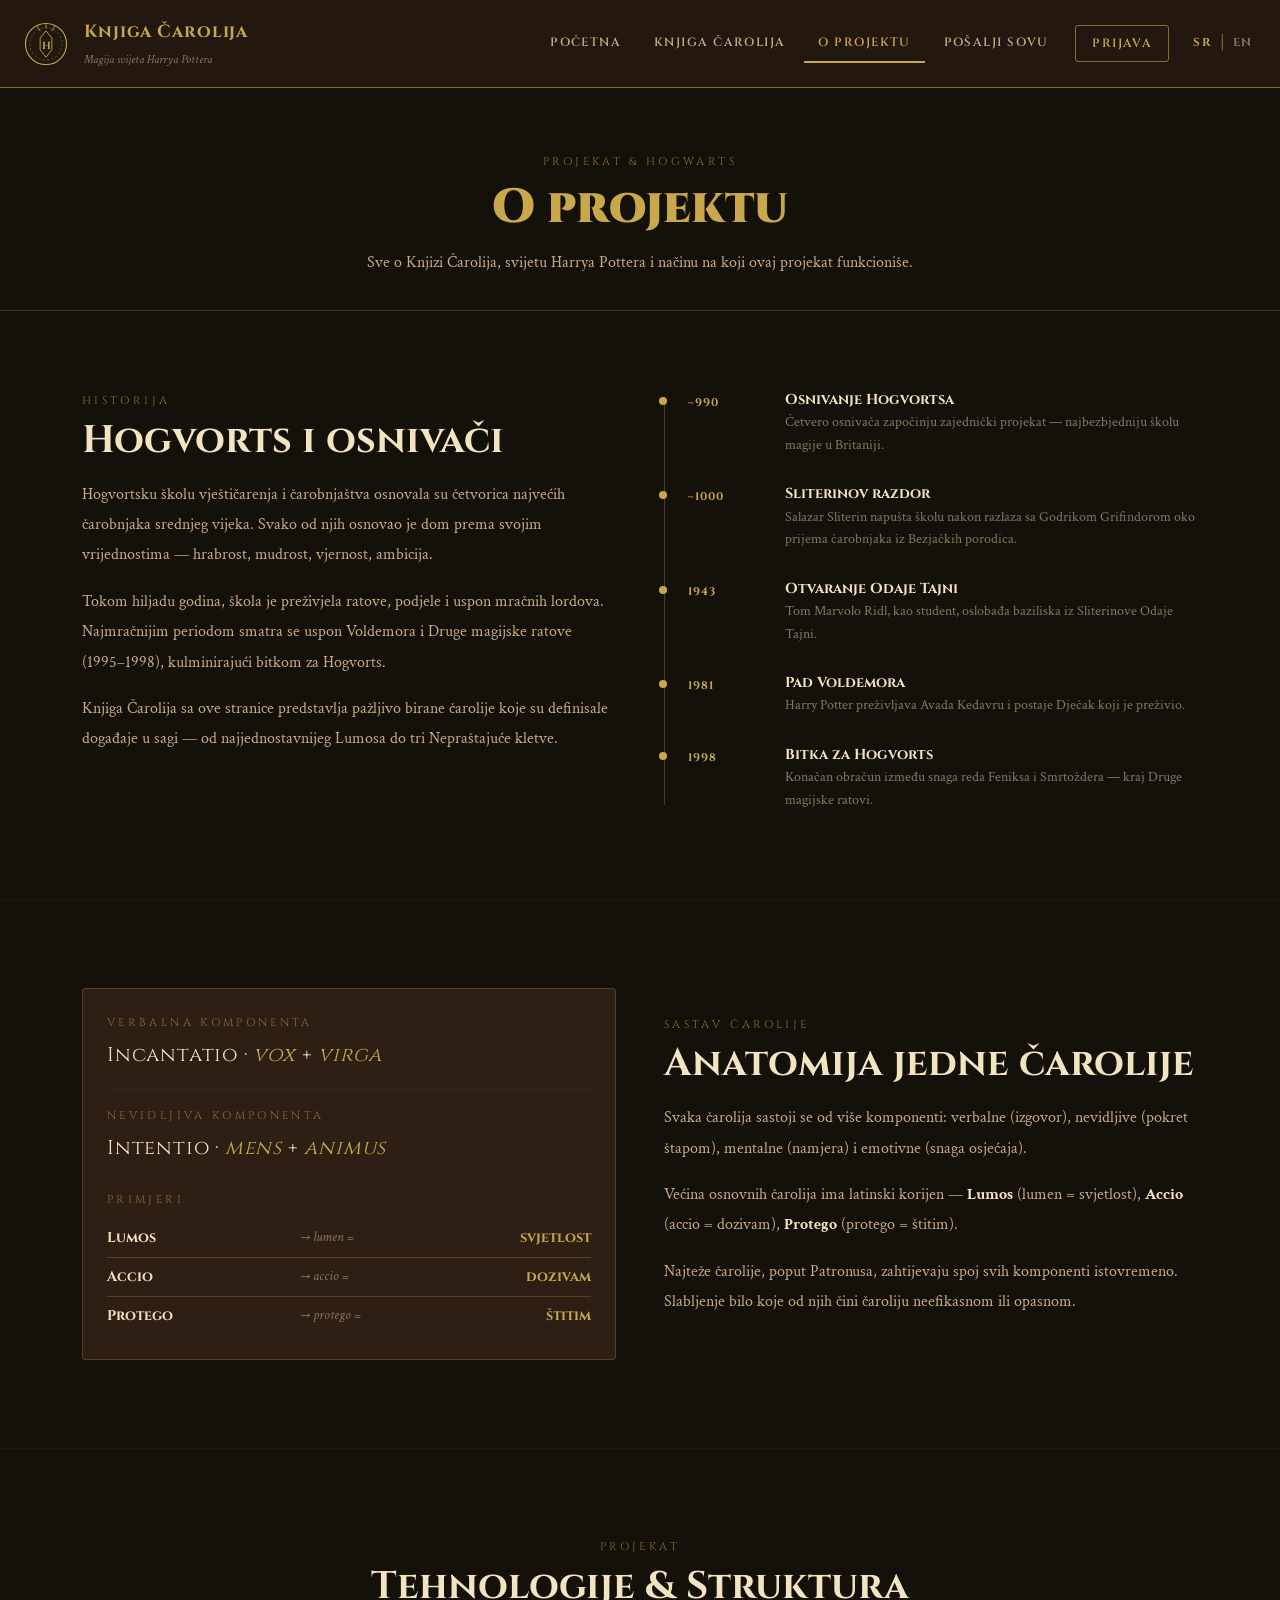
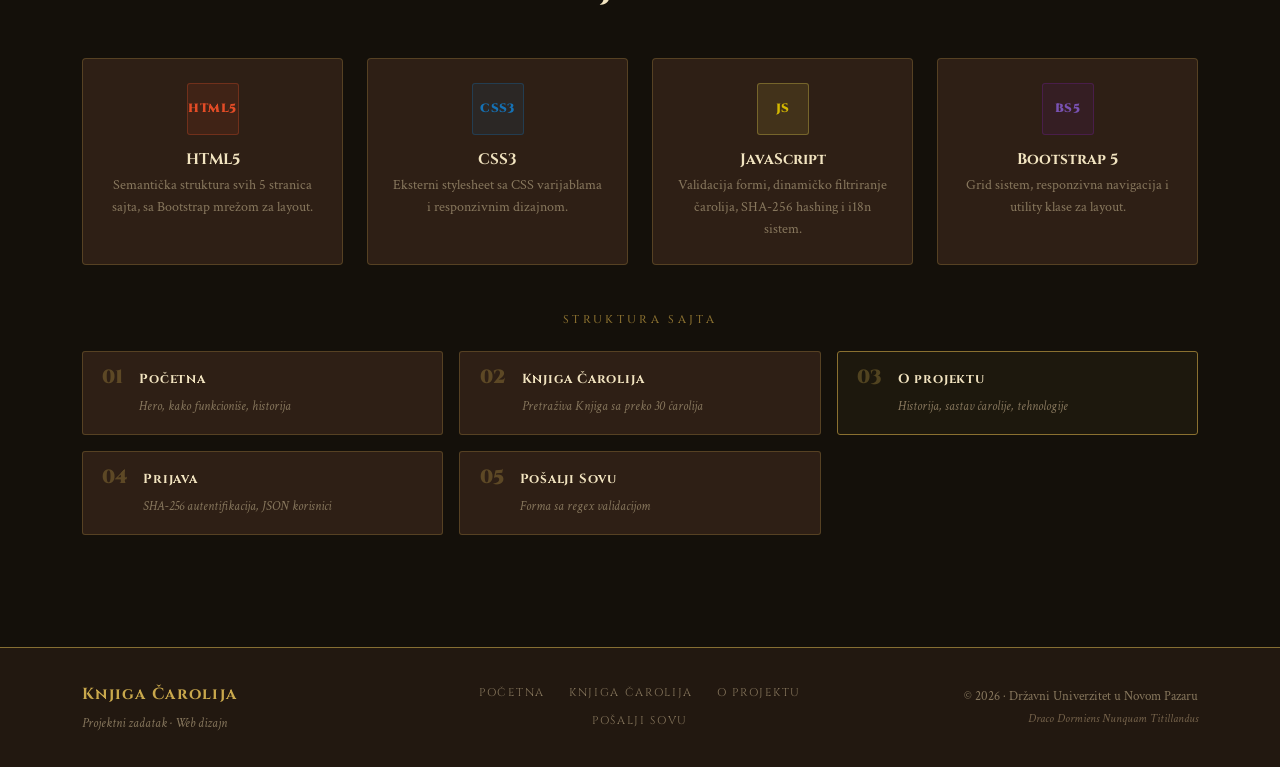
==== about.html @ c7ea2d34 "Initial commit: Harry Potter Spell Book static site A six-page bilingual (SR/EN) Harry Potter themed" ====
<!DOCTYPE html>
<html lang="sr">

<head>
    <meta charset="UTF-8">
    <meta name="viewport" content="width=device-width, initial-scale=1.0">
    <title>O projektu | Knjiga Čarolija</title>
    <link rel="preconnect" href="https://fonts.googleapis.com">
    <link
        href="https://fonts.googleapis.com/css2?family=Cinzel:wght@400;600;700;900&family=Crimson+Text:ital,wght@0,400;0,600;1,400&display=swap"
        rel="stylesheet">
    <link rel="stylesheet" href="https://cdn.jsdelivr.net/npm/bootstrap@5.3.0/dist/css/bootstrap.min.css">
    <link rel="stylesheet" href="css/style.css">
    <link rel="stylesheet" href="css/about.css">
    <link rel="icon" type="image/svg+xml" href="favicon.svg">
</head>

<body>

    <header class="site-header">
        <nav class="navbar navbar-expand-lg container-fluid px-4">
            <a class="navbar-brand d-flex align-items-center gap-3" href="index.html">
                <div class="logo-emblem">
                    <svg viewBox="0 0 60 60" xmlns="http://www.w3.org/2000/svg">
                        <circle cx="30" cy="30" r="28" fill="none" stroke="#C9A84C" stroke-width="1.5" />
                        <circle cx="30" cy="30" r="22" fill="none" stroke="#C9A84C" stroke-width="0.5" stroke-dasharray="3,3" />
                        <path d="M 30 12 L 22 22 L 22 38 L 30 48 L 38 38 L 38 22 Z" fill="none" stroke="#C9A84C" stroke-width="1.2"/>
                        <text x="50%" y="56%" dominant-baseline="middle" text-anchor="middle" font-family="Cinzel" font-size="14" fill="#C9A84C" font-weight="700">H</text>
                        <path d="M 18 6 L 22 12 M 42 6 L 38 12 M 30 4 L 30 8" stroke="#C9A84C" stroke-width="1.2" stroke-linecap="round" />
                    </svg>
                </div>
                <div>
                    <span class="brand-main" data-i18n="brand-main">Knjiga Čarolija</span>
                    <span class="brand-sub" data-i18n="brand-sub">Magija svijeta Harrya Pottera</span>
                </div>
            </a>
            <button class="navbar-toggler" type="button" data-bs-toggle="collapse" data-bs-target="#mainNav">
                <span class="toggler-icon">☰</span>
            </button>
            <div class="collapse navbar-collapse justify-content-end" id="mainNav">
                <ul class="navbar-nav align-items-lg-center gap-1">
                    <li class="nav-item"><a class="nav-link" href="index.html" data-i18n="nav-home">Početna</a></li>
                    <li class="nav-item"><a class="nav-link" href="spellbook.html" data-i18n="nav-spells">Knjiga Čarolija</a></li>
                    <li class="nav-item"><a class="nav-link active" href="about.html" data-i18n="nav-about">O projektu</a></li>
                    <li class="nav-item"><a class="nav-link" href="contact.html" data-i18n="nav-contact">Pošalji Sovu</a></li>
                    <li class="nav-item ms-lg-2"><a class="nav-link nav-login-btn" href="login.html" data-i18n="nav-login">Prijava</a></li>
                    <li class="nav-item ms-lg-3">
                        <div class="lang-toggle">
                            <button class="lang-btn active" onclick="setLanguage('sr')" id="btn-sr">SR</button>
                            <span class="lang-divider">|</span>
                            <button class="lang-btn" onclick="setLanguage('en')" id="btn-en">EN</button>
                        </div>
                    </li>
                </ul>
            </div>
        </nav>
    </header>

    <section class="page-hero text-center">
        <div class="container">
            <p class="section-eyebrow" data-i18n="about-eyebrow">Projekat & Hogwarts</p>
            <h1 class="page-hero-title" data-i18n="about-page-title">O projektu</h1>
            <p class="page-hero-desc" data-i18n="about-page-desc">
                Sve o Knjizi Čarolija, svijetu Harrya Pottera i načinu na koji ovaj projekat funkcioniše.
            </p>
        </div>
    </section>

    <section class="py-5">
        <div class="container">
            <div class="row g-5 align-items-start">

                <div class="col-lg-6">
                    <p class="section-eyebrow" data-i18n="about-hist-eyebrow">Historija</p>
                    <h2 class="section-title mb-3" data-i18n="about-hist-title">Hogvorts i osnivači</h2>
                    <p class="body-text" data-i18n="about-hist-p1">
                        Hogvortsku školu vještičarenja i čarobnjaštva osnovala su četvorica najvećih čarobnjaka srednjeg vijeka. Svako od njih osnovao je dom prema svojim vrijednostima — hrabrost, mudrost, vjernost, ambicija.
                    </p>
                    <p class="body-text" data-i18n="about-hist-p2">
                        Tokom hiljadu godina, škola je preživjela ratove, podjele i uspon mračnih lordova. Najmračnijim periodom smatra se uspon Voldemora i Druge magijske ratove (1995–1998), kulminirajući bitkom za Hogvorts.
                    </p>
                    <p class="body-text" data-i18n="about-hist-p3">
                        Knjiga Čarolija sa ove stranice predstavlja pažljivo birane čarolije koje su definisale događaje u sagi — od najjednostavnijeg Lumosa do tri Nepraštajuće kletve.
                    </p>
                </div>

                <div class="col-lg-6">
                    <div class="timeline">

                        <div class="timeline-item">
                            <div class="timeline-year">~990</div>
                            <div class="timeline-body">
                                <h4 class="timeline-title" data-i18n="tl-1-title">Osnivanje Hogvortsa</h4>
                                <p class="timeline-desc" data-i18n="tl-1-desc">Četvero osnivača započinju zajednički projekat — najbezbjedniju školu magije u Britaniji.</p>
                            </div>
                        </div>

                        <div class="timeline-item">
                            <div class="timeline-year">~1000</div>
                            <div class="timeline-body">
                                <h4 class="timeline-title" data-i18n="tl-2-title">Sliterinov razdor</h4>
                                <p class="timeline-desc" data-i18n="tl-2-desc">Salazar Sliterin napušta školu nakon razlaza sa Godrikom Grifindorom oko prijema čarobnjaka iz Bezjačkih porodica.</p>
                            </div>
                        </div>

                        <div class="timeline-item">
                            <div class="timeline-year">1943</div>
                            <div class="timeline-body">
                                <h4 class="timeline-title" data-i18n="tl-3-title">Otvaranje Odaje Tajni</h4>
                                <p class="timeline-desc" data-i18n="tl-3-desc">Tom Marvolo Ridl, kao student, oslobađa baziliska iz Sliterinove Odaje Tajni.</p>
                            </div>
                        </div>

                        <div class="timeline-item">
                            <div class="timeline-year">1981</div>
                            <div class="timeline-body">
                                <h4 class="timeline-title" data-i18n="tl-4-title">Pad Voldemora</h4>
                                <p class="timeline-desc" data-i18n="tl-4-desc">Harry Potter preživljava Avada Kedavru i postaje Dječak koji je preživio.</p>
                            </div>
                        </div>

                        <div class="timeline-item">
                            <div class="timeline-year">1998</div>
                            <div class="timeline-body">
                                <h4 class="timeline-title" data-i18n="tl-5-title">Bitka za Hogvorts</h4>
                                <p class="timeline-desc" data-i18n="tl-5-desc">Konačan obračun između snaga reda Feniksa i Smrtoždera — kraj Druge magijske ratovi.</p>
                            </div>
                        </div>

                    </div>
                </div>
            </div>
        </div>
    </section>

    <hr class="section-divider">

    <section class="py-5">
        <div class="container">
            <div class="row g-5 align-items-center">

                <div class="col-lg-6">
                    <div class="card-dark p-4">
                        <p class="section-eyebrow mb-1" data-i18n="formula-encrypt">Verbalna komponenta</p>
                        <p class="formula-eq mb-3">Incantatio · <span class="formula-mod">vox</span> + <span class="formula-mod">virga</span></p>

                        <hr style="border-color: var(--border);">

                        <p class="section-eyebrow mb-1 mt-3" data-i18n="formula-decrypt">Nevidljiva komponenta</p>
                        <p class="formula-eq mb-4">Intentio · <span class="formula-mod">mens</span> + <span class="formula-mod">animus</span></p>

                        <p class="section-eyebrow mb-2" data-i18n="math-example-label">Primjeri</p>
                        <table class="w-100">
                            <tbody>
                                <tr class="math-row">
                                    <td class="math-orig">Lumos</td>
                                    <td class="math-op">→ lumen =</td>
                                    <td class="math-res">svjetlost</td>
                                </tr>
                                <tr class="math-row">
                                    <td class="math-orig">Accio</td>
                                    <td class="math-op">→ accio =</td>
                                    <td class="math-res">dozivam</td>
                                </tr>
                                <tr class="math-row">
                                    <td class="math-orig">Protego</td>
                                    <td class="math-op">→ protego =</td>
                                    <td class="math-res">štitim</td>
                                </tr>
                            </tbody>
                        </table>
                    </div>
                </div>

                <div class="col-lg-6">
                    <p class="section-eyebrow" data-i18n="about-math-eyebrow">Sastav čarolije</p>
                    <h2 class="section-title mb-3" data-i18n="about-math-title">Anatomija jedne čarolije</h2>
                    <p class="body-text" data-i18n="about-math-p1">
                        Svaka čarolija sastoji se od više komponenti: verbalne (izgovor), nevidljive (pokret štapom), mentalne (namjera) i emotivne (snaga osjećaja).
                    </p>
                    <p class="body-text" data-i18n="about-math-p2" data-i18n-html>
                        Većina osnovnih čarolija ima latinski korijen — <strong>Lumos</strong> (lumen = svjetlost), <strong>Accio</strong> (accio = dozivam), <strong>Protego</strong> (protego = štitim).
                    </p>
                    <p class="body-text" data-i18n="about-math-p3">
                        Najteže čarolije, poput Patronusa, zahtijevaju spoj svih komponenti istovremeno. Slabljenje bilo koje od njih čini čaroliju neefikasnom ili opasnom.
                    </p>
                </div>

            </div>
        </div>
    </section>

    <hr class="section-divider">

    <section class="py-5">
        <div class="container">
            <div class="text-center mb-5">
                <p class="section-eyebrow" data-i18n="about-tech-eyebrow">Projekat</p>
                <h2 class="section-title" data-i18n="about-tech-title">Tehnologije & Struktura</h2>
            </div>

            <div class="row g-4 mb-5">
                <div class="col-sm-6 col-lg-3">
                    <div class="card-dark text-center p-4">
                        <div class="tech-badge tech-badge--html mb-3">HTML5</div>
                        <h4 class="tech-name">HTML5</h4>
                        <p class="tech-desc" data-i18n="tech-html-desc">Semantička struktura svih 5 stranica sajta, sa Bootstrap mrežom za layout.</p>
                    </div>
                </div>
                <div class="col-sm-6 col-lg-3">
                    <div class="card-dark text-center p-4">
                        <div class="tech-badge tech-badge--css mb-3">CSS3</div>
                        <h4 class="tech-name">CSS3</h4>
                        <p class="tech-desc" data-i18n="tech-css-desc">Eksterni stylesheet sa CSS varijablama i responzivnim dizajnom.</p>
                    </div>
                </div>
                <div class="col-sm-6 col-lg-3">
                    <div class="card-dark text-center p-4">
                        <div class="tech-badge tech-badge--js mb-3">JS</div>
                        <h4 class="tech-name">JavaScript</h4>
                        <p class="tech-desc" data-i18n="tech-js-desc">Validacija formi, dinamičko filtriranje čarolija, SHA-256 hashing i i18n sistem.</p>
                    </div>
                </div>
                <div class="col-sm-6 col-lg-3">
                    <div class="card-dark text-center p-4">
                        <div class="tech-badge tech-badge--bs mb-3">BS5</div>
                        <h4 class="tech-name">Bootstrap 5</h4>
                        <p class="tech-desc" data-i18n="tech-bs-desc">Grid sistem, responzivna navigacija i utility klase za layout.</p>
                    </div>
                </div>
            </div>

            <h3 class="section-eyebrow text-center mb-4" data-i18n="pages-list-title">Struktura sajta</h3>
            <div class="row g-3">
                <div class="col-md-6 col-lg-4">
                    <a href="index.html" class="page-link-card">
                        <span class="page-link-num">01</span>
                        <div>
                            <span class="page-link-name" data-i18n="nav-home">Početna</span>
                            <span class="page-link-desc" data-i18n="page-desc-home">Hero, kako funkcioniše, historija</span>
                        </div>
                    </a>
                </div>
                <div class="col-md-6 col-lg-4">
                    <a href="spellbook.html" class="page-link-card">
                        <span class="page-link-num">02</span>
                        <div>
                            <span class="page-link-name" data-i18n="nav-spells">Knjiga Čarolija</span>
                            <span class="page-link-desc" data-i18n="page-desc-spells">Pretraživa Knjiga sa preko 30 čarolija</span>
                        </div>
                    </a>
                </div>
                <div class="col-md-6 col-lg-4">
                    <a href="about.html" class="page-link-card page-link-card--active">
                        <span class="page-link-num">03</span>
                        <div>
                            <span class="page-link-name" data-i18n="nav-about">O projektu</span>
                            <span class="page-link-desc" data-i18n="page-desc-about">Historija, sastav čarolije, tehnologije</span>
                        </div>
                    </a>
                </div>
                <div class="col-md-6 col-lg-4">
                    <a href="login.html" class="page-link-card">
                        <span class="page-link-num">04</span>
                        <div>
                            <span class="page-link-name" data-i18n="nav-login">Prijava</span>
                            <span class="page-link-desc" data-i18n="page-desc-login">SHA-256 autentifikacija, JSON korisnici</span>
                        </div>
                    </a>
                </div>
                <div class="col-md-6 col-lg-4">
                    <a href="contact.html" class="page-link-card">
                        <span class="page-link-num">05</span>
                        <div>
                            <span class="page-link-name" data-i18n="nav-contact">Pošalji Sovu</span>
                            <span class="page-link-desc" data-i18n="page-desc-contact">Forma sa regex validacijom</span>
                        </div>
                    </a>
                </div>
            </div>

        </div>
    </section>

    <footer class="site-footer">
        <div class="container">
            <div class="row align-items-center">
                <div class="col-md-4 text-center text-md-start mb-3 mb-md-0">
                    <div class="footer-brand" data-i18n="brand-main">Knjiga Čarolija</div>
                    <p class="footer-sub" data-i18n="footer-sub">Projektni zadatak · Web dizajn</p>
                </div>
                <div class="col-md-4 text-center mb-3 mb-md-0">
                    <nav class="footer-nav">
                        <a href="index.html" data-i18n="nav-home">Početna</a>
                        <a href="spellbook.html" data-i18n="nav-spells">Knjiga Čarolija</a>
                        <a href="about.html" data-i18n="nav-about">O projektu</a>
                        <a href="contact.html" data-i18n="nav-contact">Pošalji Sovu</a>
                    </nav>
                </div>
                <div class="col-md-4 text-center text-md-end">
                    <p class="footer-copy" data-i18n="footer-copy">© 2026 · Državni Univerzitet u Novom Pazaru</p>
                    <p class="footer-copy" style="opacity:0.5; font-size:0.75rem;"><em data-i18n="footer-motto">Draco Dormiens Nunquam Titillandus</em></p>
                </div>
            </div>
        </div>
    </footer>

    <script src="https://cdn.jsdelivr.net/npm/bootstrap@5.3.0/dist/js/bootstrap.bundle.min.js"></script>
    <script src="js/i18n.js"></script>
    <script src="js/main.js"></script>
</body>

</html>
---- css/style.css ----
@import url('https://fonts.googleapis.com/css2?family=Cinzel:wght@400;600;700;900&family=Crimson+Text:ital,wght@0,400;0,600;1,400&display=swap');

:root {
    --bg-primary: #14100A;
    --bg-secondary: #221810;
    --bg-card: #2E1F15;
    --bg-card-hover: #3A2A1D;
    --gold: #C9A84C;
    --gold-light: #E8C96A;
    --gold-dim: #8A7030;
    --cream: #F2E4C0;
    --cream-dim: #C7AC85;
    --cream-muted: #87775D;
    --error: #8B2020;
    --success: #4A5C2A;
    --border: rgba(201, 168, 76, 0.25);
    --border-strong: rgba(201, 168, 76, 0.6);
    --font-display: 'Cinzel', serif;
    --font-body: 'Crimson Text', serif;
}

*,
*::before,
*::after {
    box-sizing: border-box;
}

body {
    background-color: var(--bg-primary);
    color: var(--cream);
    font-family: var(--font-body);
    font-size: 18px;
    line-height: 1.8;
}

h1, h2, h3, h4, h5, h6 {
    font-family: var(--font-display);
    color: var(--cream);
}

a {
    color: var(--gold);
    text-decoration: none;
}

a:hover {
    color: var(--gold-light);
}

strong {
    color: var(--cream);
}

em {
    font-style: italic;
    color: var(--cream-dim);
}

.site-header {
    position: sticky;
    top: 0;
    z-index: 1000;
    background-color: var(--bg-secondary);
    border-bottom: 1px solid var(--border-strong);
}

.navbar {
    padding: 0.75rem 0;
}

.logo-emblem {
    width: 44px;
    height: 44px;
    flex-shrink: 0;
}

.logo-emblem svg {
    width: 100%;
    height: 100%;
}

.brand-main {
    font-family: var(--font-display);
    font-size: 1.1rem;
    font-weight: 700;
    color: var(--gold);
    letter-spacing: 0.05em;
    display: block;
}

.brand-sub {
    font-family: var(--font-body);
    font-size: 0.75rem;
    color: var(--cream-muted);
    font-style: italic;
    display: block;
}

.nav-link {
    font-family: var(--font-display);
    font-size: 0.75rem;
    font-weight: 600;
    letter-spacing: 0.12em;
    text-transform: uppercase;
    color: var(--cream-dim) !important;
    padding: 0.5rem 0.9rem !important;
    border-bottom: 2px solid transparent;
    transition: color 0.2s, border-color 0.2s;
}

.nav-link:hover,
.nav-link.active {
    color: var(--gold) !important;
    border-bottom-color: var(--gold);
}

.nav-login-btn {
    border: 1px solid var(--border-strong) !important;
    color: var(--gold) !important;
    padding: 0.4rem 1rem !important;
    border-radius: 3px;
    border-bottom: 1px solid var(--border-strong) !important;
}

.nav-login-btn:hover {
    background-color: rgba(201, 168, 76, 0.1);
    border-color: var(--gold) !important;
}

.navbar-toggler {
    border: 1px solid var(--border-strong);
    padding: 0.3rem 0.6rem;
}

.toggler-icon {
    color: var(--gold);
    font-size: 1.2rem;
}

.navbar-collapse {
    background-color: var(--bg-secondary);
}

.lang-toggle {
    display: flex;
    align-items: center;
    gap: 4px;
}

.lang-btn {
    background: none;
    border: none;
    cursor: pointer;
    font-family: var(--font-display);
    font-size: 0.72rem;
    font-weight: 700;
    letter-spacing: 0.1em;
    color: var(--cream-muted);
    padding: 2px 4px;
}

.lang-btn.active,
.lang-btn:hover {
    color: var(--gold);
}

.lang-divider {
    color: var(--border-strong);
}

.page-hero {
    padding: 4rem 0 2rem;
    border-bottom: 1px solid var(--border);
    margin-bottom: 2rem;
}

.page-hero-title {
    font-size: clamp(2rem, 5vw, 3rem);
    font-weight: 900;
    color: var(--gold);
    margin-bottom: 0.8rem;
}

.page-hero-desc {
    font-size: 1rem;
    color: var(--cream-dim);
    max-width: 560px;
    margin: 0 auto;
}

.section-eyebrow {
    font-family: var(--font-display);
    font-size: 0.7rem;
    letter-spacing: 0.3em;
    text-transform: uppercase;
    color: var(--gold-dim);
    margin-bottom: 0.4rem;
}

.section-title {
    font-size: clamp(1.6rem, 3vw, 2.4rem);
    font-weight: 700;
    color: var(--cream);
    margin-bottom: 1rem;
}

.body-text {
    font-size: 1rem;
    color: var(--cream-dim);
    line-height: 1.9;
    margin-bottom: 1rem;
}

.card-dark {
    background-color: var(--bg-card);
    border: 1px solid var(--border);
    border-radius: 4px;
    padding: 1.5rem;
    height: 100%;
}

.card-dark:hover {
    border-color: var(--border-strong);
    background-color: var(--bg-card-hover);
}

.btn-gold {
    font-family: var(--font-display);
    font-size: 0.78rem;
    font-weight: 700;
    letter-spacing: 0.12em;
    text-transform: uppercase;
    background-color: var(--gold);
    color: var(--bg-primary);
    border: none;
    border-radius: 3px;
    padding: 0.75rem 1.8rem;
    cursor: pointer;
    display: inline-flex;
    align-items: center;
    gap: 0.5rem;
}

.btn-gold:hover {
    background-color: var(--gold-light);
    color: var(--bg-primary);
}

.btn-outline-gold {
    font-family: var(--font-display);
    font-size: 0.78rem;
    font-weight: 700;
    letter-spacing: 0.12em;
    text-transform: uppercase;
    background-color: transparent;
    color: var(--gold);
    border: 1px solid var(--border-strong);
    border-radius: 3px;
    padding: 0.75rem 1.8rem;
    cursor: pointer;
    display: inline-flex;
    align-items: center;
    gap: 0.5rem;
}

.btn-outline-gold:hover {
    background-color: rgba(201, 168, 76, 0.1);
    color: var(--gold-light);
    border-color: var(--gold);
}

.field-label {
    font-family: var(--font-display);
    font-size: 0.68rem;
    font-weight: 700;
    letter-spacing: 0.2em;
    text-transform: uppercase;
    color: var(--gold-dim);
    margin-bottom: 0.4rem;
    display: block;
}

.form-control-dark {
    width: 100%;
    background-color: rgba(0, 0, 0, 0.3);
    border: 1px solid var(--border);
    border-radius: 3px;
    color: var(--cream);
    font-family: var(--font-body);
    font-size: 1rem;
    padding: 0.7rem 1rem;
    outline: none;
}

.form-control-dark::placeholder {
    color: var(--cream-muted);
    font-style: italic;
}

.form-control-dark:focus {
    border-color: var(--gold-dim);
    box-shadow: 0 0 0 3px rgba(201, 168, 76, 0.1);
    background-color: rgba(0, 0, 0, 0.3);
    color: var(--cream);
}

.form-control-dark.is-invalid {
    border-color: var(--error);
}

.form-control-dark.is-valid {
    border-color: #4a7c4e;
}

.invalid-feedback-dark {
    font-family: var(--font-display);
    font-size: 0.68rem;
    letter-spacing: 0.06em;
    color: #c0392b;
    margin-top: 0.3rem;
    display: none;
}

.was-validated .invalid-feedback-dark,
.show-error .invalid-feedback-dark {
    display: block;
}

.section-divider {
    border: none;
    border-top: 1px solid var(--border);
    margin: 2.5rem 0;
}

.quote-block {
    border-left: 3px solid var(--gold-dim);
    padding: 0.8rem 1.2rem;
    margin: 1.5rem 0;
    background-color: rgba(201, 168, 76, 0.04);
}

.quote-block p {
    font-style: italic;
    color: var(--cream);
    margin-bottom: 0.3rem;
}

.quote-block cite {
    font-family: var(--font-display);
    font-size: 0.7rem;
    letter-spacing: 0.15em;
    color: var(--gold-dim);
}

.site-footer {
    background-color: var(--bg-secondary);
    border-top: 1px solid var(--border-strong);
    margin-top: 4rem;
    padding: 2rem 0;
}

.footer-brand {
    font-family: var(--font-display);
    font-size: 1rem;
    font-weight: 700;
    color: var(--gold);
    letter-spacing: 0.08em;
}

.footer-sub {
    font-size: 0.82rem;
    color: var(--cream-muted);
    font-style: italic;
    margin: 0.2rem 0 0;
}

.footer-nav {
    display: flex;
    flex-wrap: wrap;
    justify-content: center;
    gap: 0.5rem 1.5rem;
}

.footer-nav a {
    font-family: var(--font-display);
    font-size: 0.7rem;
    letter-spacing: 0.15em;
    text-transform: uppercase;
    color: var(--cream-muted);
}

.footer-nav a:hover {
    color: var(--gold);
}

.footer-copy {
    font-size: 0.8rem;
    color: var(--cream-muted);
    margin: 0;
}

.nav-user-pill {
    display: inline-flex !important;
    align-items: center;
    gap: 0.5rem;
    border: 1px solid var(--border-strong) !important;
    border-bottom: 1px solid var(--border-strong) !important;
    color: var(--gold) !important;
    padding: 0.4rem 0.9rem !important;
    border-radius: 3px;
    font-family: var(--font-display);
    font-size: 0.75rem !important;
    font-weight: 700;
    letter-spacing: 0.08em;
    background-color: rgba(201, 168, 76, 0.06);
    cursor: default;
}

.nav-user-pill::after {
    display: none !important;
}

.nav-user-icon {
    display: flex;
    align-items: center;
    color: var(--gold-dim);
}

.nav-user-name {
    color: var(--gold);
    max-width: 120px;
    overflow: hidden;
    text-overflow: ellipsis;
    white-space: nowrap;
}

.nav-user-divider {
    color: var(--border-strong);
    font-size: 0.8rem;
    margin: 0 0.2rem;
}

.nav-user-logout {
    font-family: var(--font-display);
    font-size: 0.62rem;
    font-weight: 700;
    letter-spacing: 0.15em;
    text-transform: uppercase;
    color: var(--cream-muted);
    cursor: pointer;
    background: none;
    border: none;
    padding: 0;
}

.nav-user-logout:hover {
    color: #c0392b;
}

.bg-dark-custom {
    background-color: var(--bg-card) !important;
}

.text-gold {
    color: var(--gold) !important;
}

.text-cream {
    color: var(--cream) !important;
}

.text-cream-dim {
    color: var(--cream-dim) !important;
}

.text-cream-muted {
    color: var(--cream-muted) !important;
}

.border-gold {
    border-color: var(--border) !important;
}

.badge-gold {
    background-color: var(--gold);
    color: var(--bg-primary);
    font-family: var(--font-display);
    font-size: 0.65rem;
    letter-spacing: 0.1em;
}

.alert-dark-custom {
    background-color: var(--bg-card);
    border: 1px solid var(--border);
    color: var(--cream-dim);
    border-radius: 3px;
}

@media (max-width: 991px) {
    .navbar-collapse {
        padding: 1rem;
        border-top: 1px solid var(--border);
    }

    .nav-link {
        border-bottom: none !important;
        border-left: 2px solid transparent;
        padding-left: 1rem !important;
    }

    .nav-link.active,
    .nav-link:hover {
        border-left-color: var(--gold);
        border-bottom: none !important;
    }

    .lang-toggle {
        margin-top: 0.5rem;
    }
}

@media (max-width: 576px) {
    body {
        font-size: 16px;
    }

    .page-hero {
        padding: 2.5rem 0 1.5rem;
    }
}
---- css/about.css ----
.timeline {
    position: relative;
    padding-left: 1.5rem;
}

.timeline::before {
    content: '';
    position: absolute;
    left: 0;
    top: 6px;
    bottom: 6px;
    width: 1px;
    background-color: var(--border-strong);
    opacity: 0.5;
}

.timeline-item {
    position: relative;
    display: flex;
    gap: 1.2rem;
    padding-bottom: 1.8rem;
}

.timeline-item:last-child {
    padding-bottom: 0;
}

.timeline-item::before {
    content: '';
    position: absolute;
    left: -1.83rem;
    top: 6px;
    width: 8px;
    height: 8px;
    background-color: var(--gold);
    border-radius: 50%;
}

.timeline-year {
    font-family: var(--font-display);
    font-size: 0.7rem;
    font-weight: 700;
    letter-spacing: 0.08em;
    color: var(--gold);
    white-space: nowrap;
    padding-top: 2px;
    min-width: 78px;
}

.timeline-title {
    font-family: var(--font-display);
    font-size: 0.9rem;
    font-weight: 700;
    color: var(--cream);
    margin-bottom: 0.2rem;
}

.timeline-desc {
    font-size: 0.88rem;
    color: var(--cream-muted);
    line-height: 1.6;
    margin: 0;
}

.formula-eq {
    font-family: var(--font-display);
    font-size: clamp(1rem, 2.5vw, 1.25rem);
    color: var(--cream);
    letter-spacing: 0.04em;
    margin: 0;
}

.formula-mod {
    color: var(--gold);
    font-style: italic;
}

.math-row td {
    padding: 0.4rem 0;
    border-bottom: 1px solid var(--border);
    font-size: 0.88rem;
    vertical-align: middle;
}

.math-row:last-child td {
    border-bottom: none;
}

.math-orig {
    font-family: var(--font-display);
    font-weight: 700;
    color: var(--cream);
    min-width: 88px;
}

.math-op {
    color: var(--cream-muted);
    font-style: italic;
    padding: 0 0.5rem;
}

.math-res {
    font-family: var(--font-display);
    font-weight: 700;
    color: var(--gold);
    text-align: right;
}

.tech-badge {
    display: inline-flex;
    align-items: center;
    justify-content: center;
    width: 52px;
    height: 52px;
    border-radius: 3px;
    font-family: var(--font-display);
    font-size: 0.75rem;
    font-weight: 900;
    letter-spacing: 0.04em;
    border: 1px solid;
    margin: 0 auto;
}

.tech-badge--html {
    background: rgba(227, 76, 38, 0.1);
    color: #e34c26;
    border-color: rgba(227, 76, 38, 0.3);
}

.tech-badge--css {
    background: rgba(21, 114, 182, 0.1);
    color: #1572b6;
    border-color: rgba(21, 114, 182, 0.3);
}

.tech-badge--js {
    background: rgba(240, 219, 79, 0.1);
    color: #d4b800;
    border-color: rgba(240, 219, 79, 0.3);
}

.tech-badge--bs {
    background: rgba(123, 31, 162, 0.1);
    color: #7952b3;
    border-color: rgba(123, 31, 162, 0.3);
}

.tech-name {
    font-family: var(--font-display);
    font-size: 0.95rem;
    font-weight: 700;
    color: var(--cream);
    margin-bottom: 0.4rem;
}

.tech-desc {
    font-size: 0.85rem;
    color: var(--cream-muted);
    line-height: 1.6;
    margin: 0;
}

.page-link-card {
    display: flex;
    align-items: flex-start;
    gap: 1rem;
    background-color: var(--bg-card);
    border: 1px solid var(--border);
    border-radius: 3px;
    padding: 1rem 1.2rem;
    text-decoration: none;
    transition: border-color 0.2s, background-color 0.2s;
    height: 100%;
}

.page-link-card:hover {
    border-color: var(--gold-dim);
    background-color: var(--bg-card-hover);
}

.page-link-card--active {
    border-color: var(--gold-dim);
    background-color: rgba(201, 168, 76, 0.05);
}

.page-link-num {
    font-family: var(--font-display);
    font-size: 1.2rem;
    font-weight: 900;
    color: var(--gold);
    opacity: 0.3;
    line-height: 1;
    flex-shrink: 0;
}

.page-link-name {
    font-family: var(--font-display);
    font-size: 0.82rem;
    font-weight: 700;
    letter-spacing: 0.06em;
    color: var(--cream);
    display: block;
    margin-bottom: 0.2rem;
}

.page-link-desc {
    font-size: 0.8rem;
    color: var(--cream-muted);
    font-style: italic;
    display: block;
}
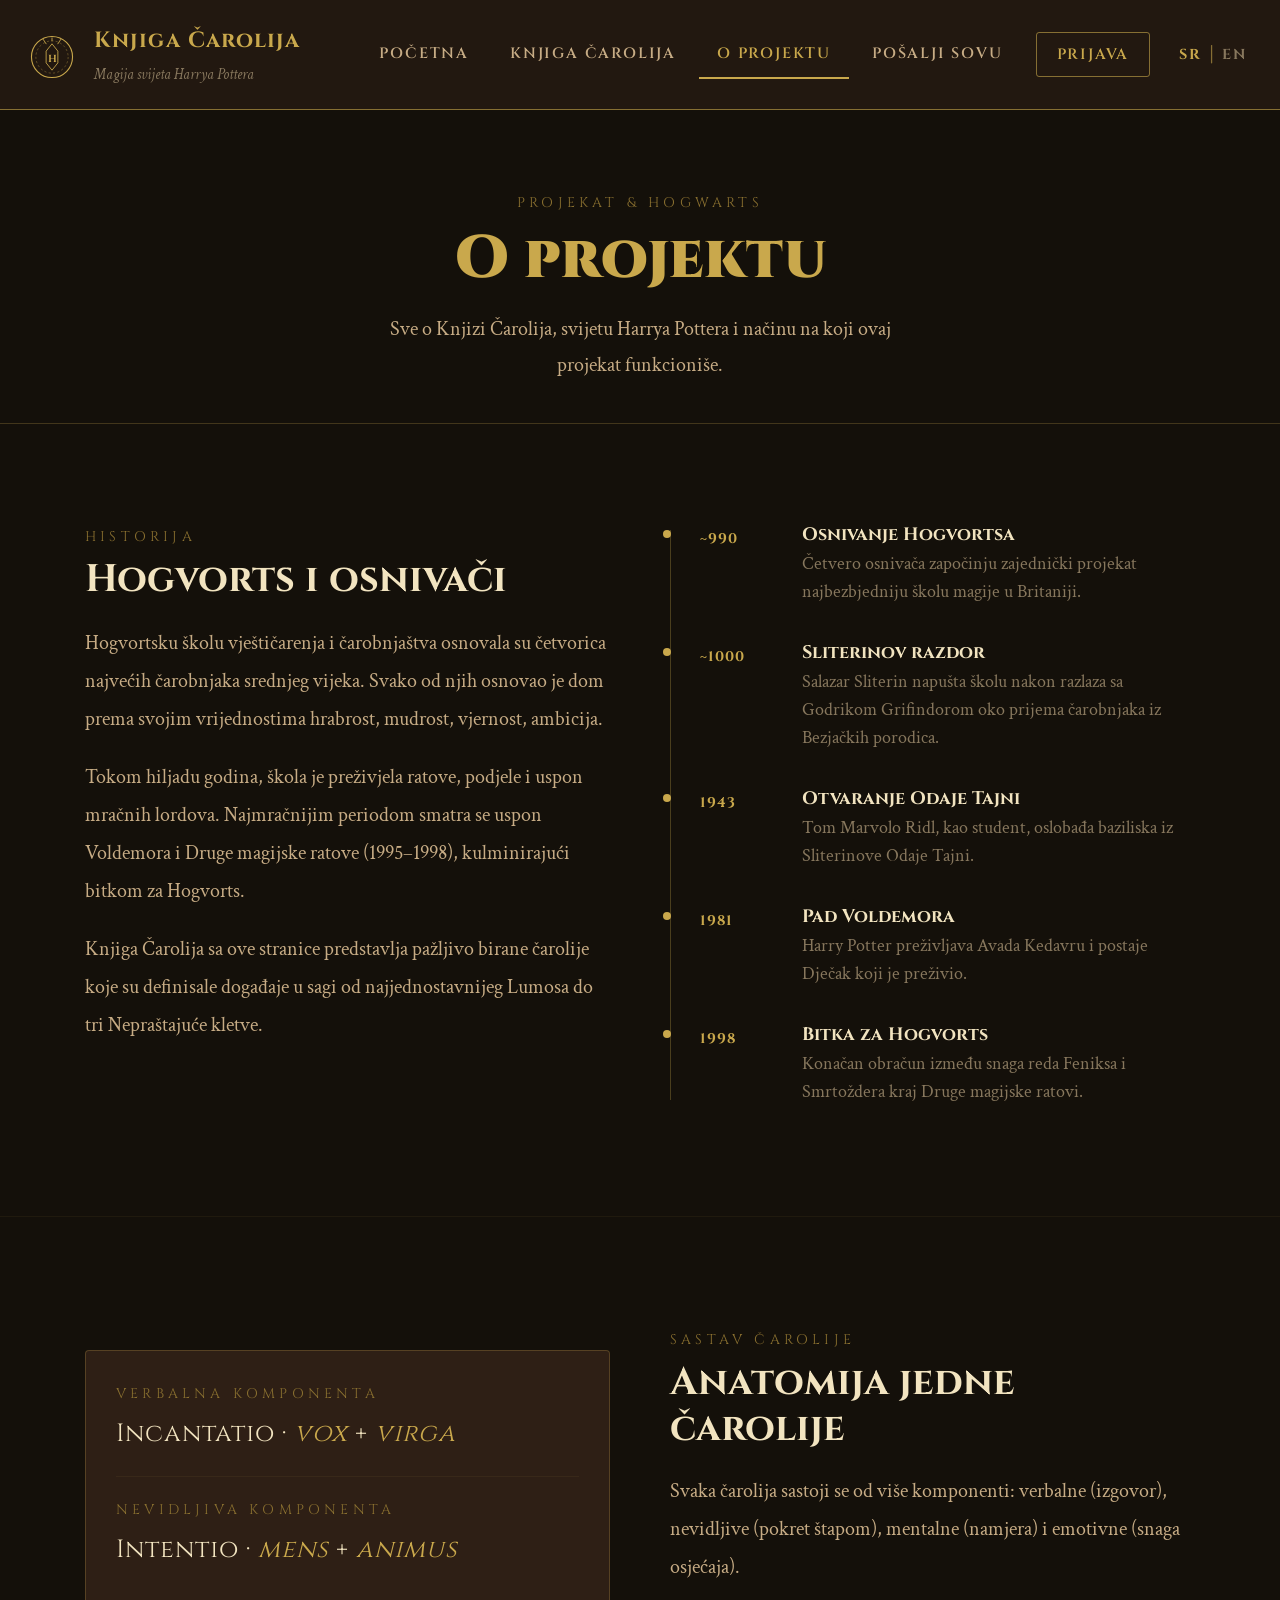
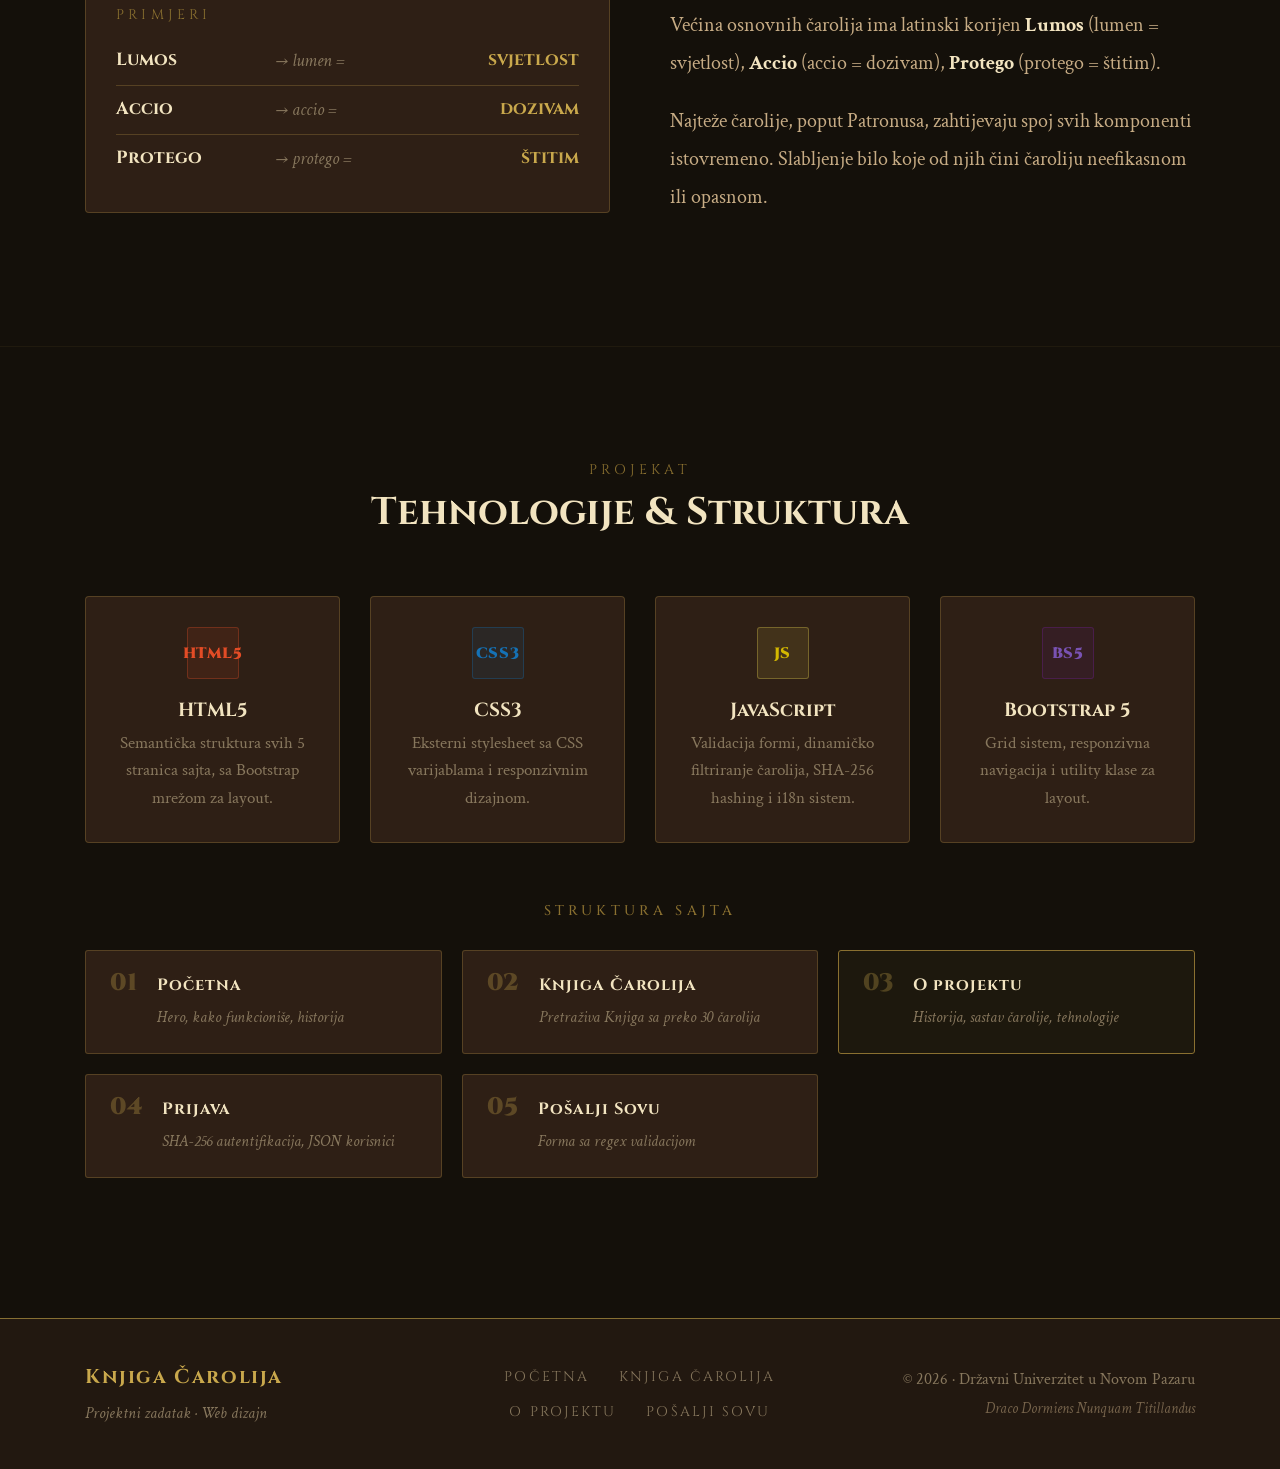
==== commit c5a1eb42: "Remove all em-dashes from copy Strips the em-dash character from all SR/EN text across HTML, JSON, J" ====
--- a/about.html
+++ b/about.html
@@ -74,13 +74,13 @@
                     <p class="section-eyebrow" data-i18n="about-hist-eyebrow">Historija</p>
                     <h2 class="section-title mb-3" data-i18n="about-hist-title">Hogvorts i osnivači</h2>
                     <p class="body-text" data-i18n="about-hist-p1">
-                        Hogvortsku školu vještičarenja i čarobnjaštva osnovala su četvorica najvećih čarobnjaka srednjeg vijeka. Svako od njih osnovao je dom prema svojim vrijednostima — hrabrost, mudrost, vjernost, ambicija.
+                        Hogvortsku školu vještičarenja i čarobnjaštva osnovala su četvorica najvećih čarobnjaka srednjeg vijeka. Svako od njih osnovao je dom prema svojim vrijednostima  hrabrost, mudrost, vjernost, ambicija.
                     </p>
                     <p class="body-text" data-i18n="about-hist-p2">
                         Tokom hiljadu godina, škola je preživjela ratove, podjele i uspon mračnih lordova. Najmračnijim periodom smatra se uspon Voldemora i Druge magijske ratove (1995–1998), kulminirajući bitkom za Hogvorts.
                     </p>
                     <p class="body-text" data-i18n="about-hist-p3">
-                        Knjiga Čarolija sa ove stranice predstavlja pažljivo birane čarolije koje su definisale događaje u sagi — od najjednostavnijeg Lumosa do tri Nepraštajuće kletve.
+                        Knjiga Čarolija sa ove stranice predstavlja pažljivo birane čarolije koje su definisale događaje u sagi  od najjednostavnijeg Lumosa do tri Nepraštajuće kletve.
                     </p>
                 </div>
 
@@ -91,7 +91,7 @@
                             <div class="timeline-year">~990</div>
                             <div class="timeline-body">
                                 <h4 class="timeline-title" data-i18n="tl-1-title">Osnivanje Hogvortsa</h4>
-                                <p class="timeline-desc" data-i18n="tl-1-desc">Četvero osnivača započinju zajednički projekat — najbezbjedniju školu magije u Britaniji.</p>
+                                <p class="timeline-desc" data-i18n="tl-1-desc">Četvero osnivača započinju zajednički projekat  najbezbjedniju školu magije u Britaniji.</p>
                             </div>
                         </div>
 
@@ -123,7 +123,7 @@
                             <div class="timeline-year">1998</div>
                             <div class="timeline-body">
                                 <h4 class="timeline-title" data-i18n="tl-5-title">Bitka za Hogvorts</h4>
-                                <p class="timeline-desc" data-i18n="tl-5-desc">Konačan obračun između snaga reda Feniksa i Smrtoždera — kraj Druge magijske ratovi.</p>
+                                <p class="timeline-desc" data-i18n="tl-5-desc">Konačan obračun između snaga reda Feniksa i Smrtoždera  kraj Druge magijske ratovi.</p>
                             </div>
                         </div>
 
@@ -179,7 +179,7 @@
                         Svaka čarolija sastoji se od više komponenti: verbalne (izgovor), nevidljive (pokret štapom), mentalne (namjera) i emotivne (snaga osjećaja).
                     </p>
                     <p class="body-text" data-i18n="about-math-p2" data-i18n-html>
-                        Većina osnovnih čarolija ima latinski korijen — <strong>Lumos</strong> (lumen = svjetlost), <strong>Accio</strong> (accio = dozivam), <strong>Protego</strong> (protego = štitim).
+                        Većina osnovnih čarolija ima latinski korijen  <strong>Lumos</strong> (lumen = svjetlost), <strong>Accio</strong> (accio = dozivam), <strong>Protego</strong> (protego = štitim).
                     </p>
                     <p class="body-text" data-i18n="about-math-p3">
                         Najteže čarolije, poput Patronusa, zahtijevaju spoj svih komponenti istovremeno. Slabljenje bilo koje od njih čini čaroliju neefikasnom ili opasnom.
--- a/css/style.css
+++ b/css/style.css
@@ -25,11 +25,15 @@
     box-sizing: border-box;
 }
 
+html {
+    font-size: 20px;
+}
+
 body {
     background-color: var(--bg-primary);
     color: var(--cream);
     font-family: var(--font-body);
-    font-size: 18px;
+    font-size: 1rem;
     line-height: 1.8;
 }
 
@@ -520,6 +524,10 @@
 }
 
 @media (max-width: 576px) {
+    html {
+        font-size: 16px;
+    }
+
     body {
         font-size: 16px;
     }
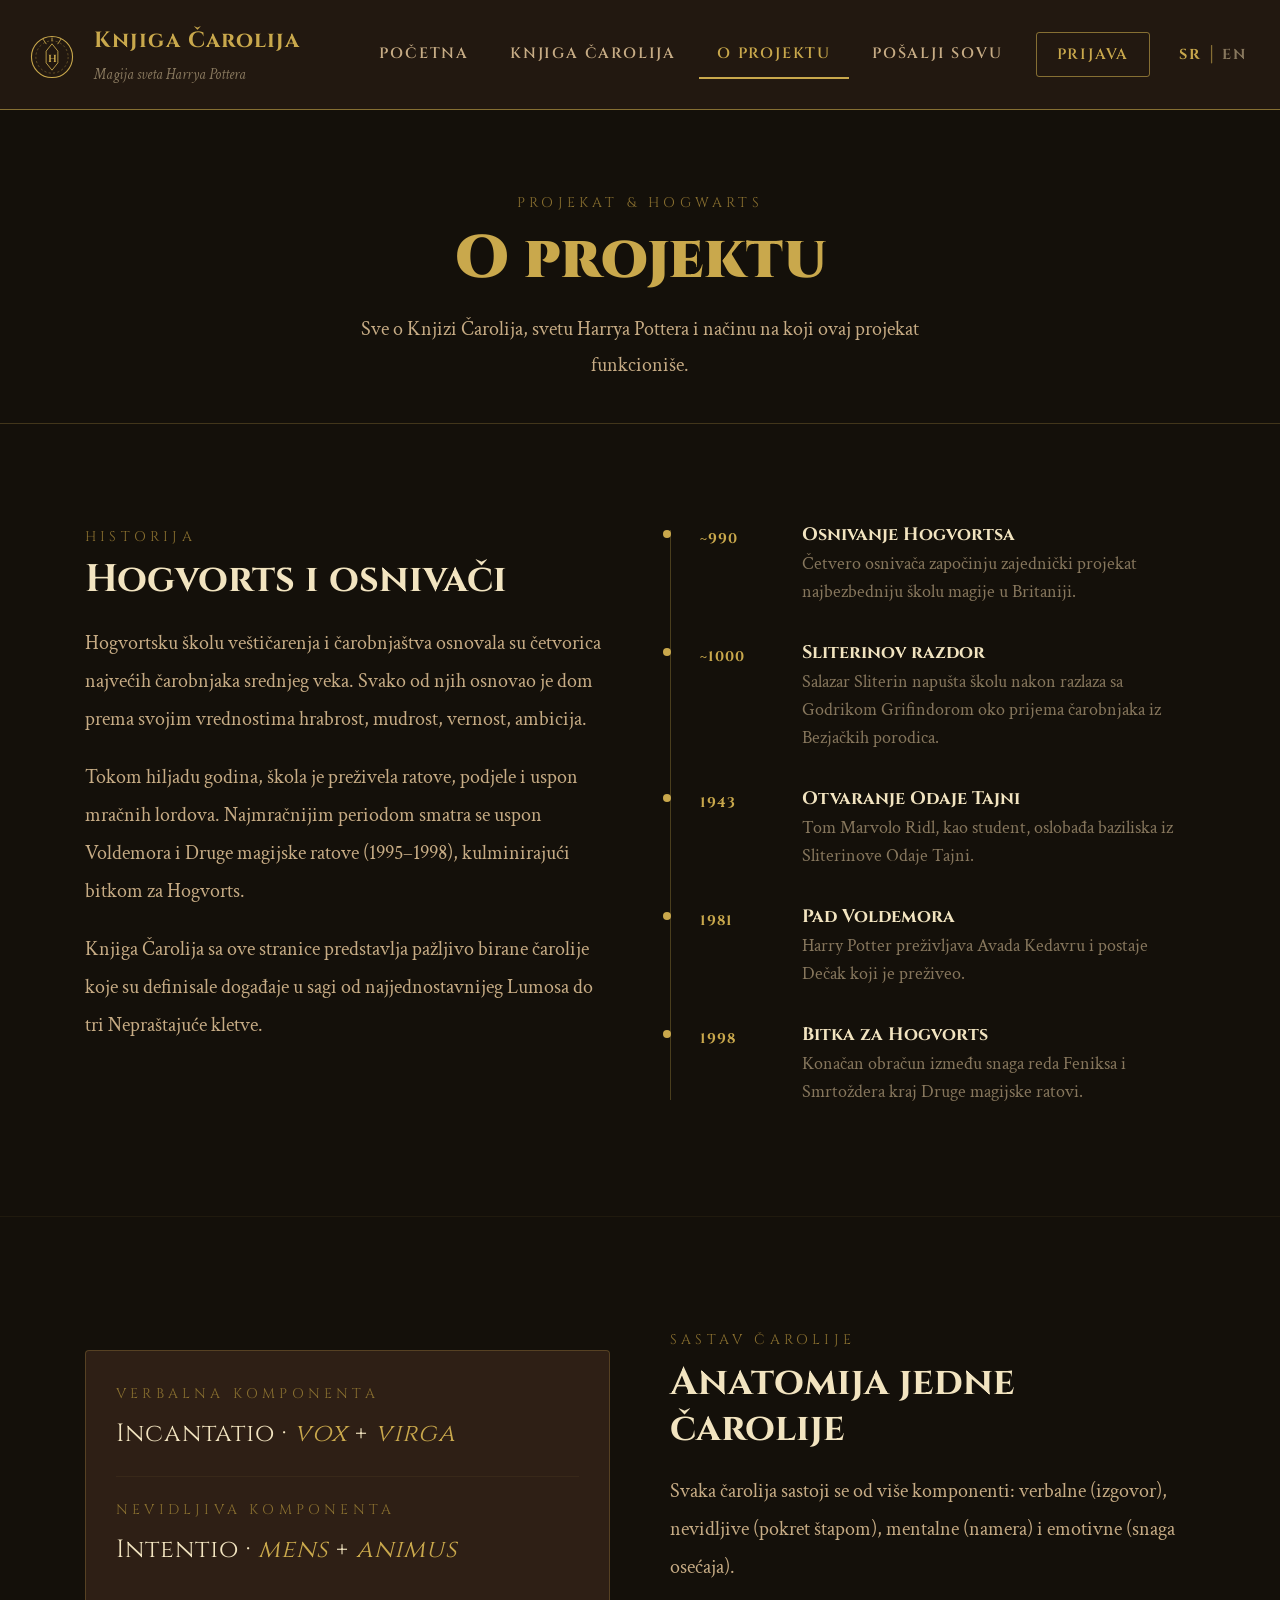
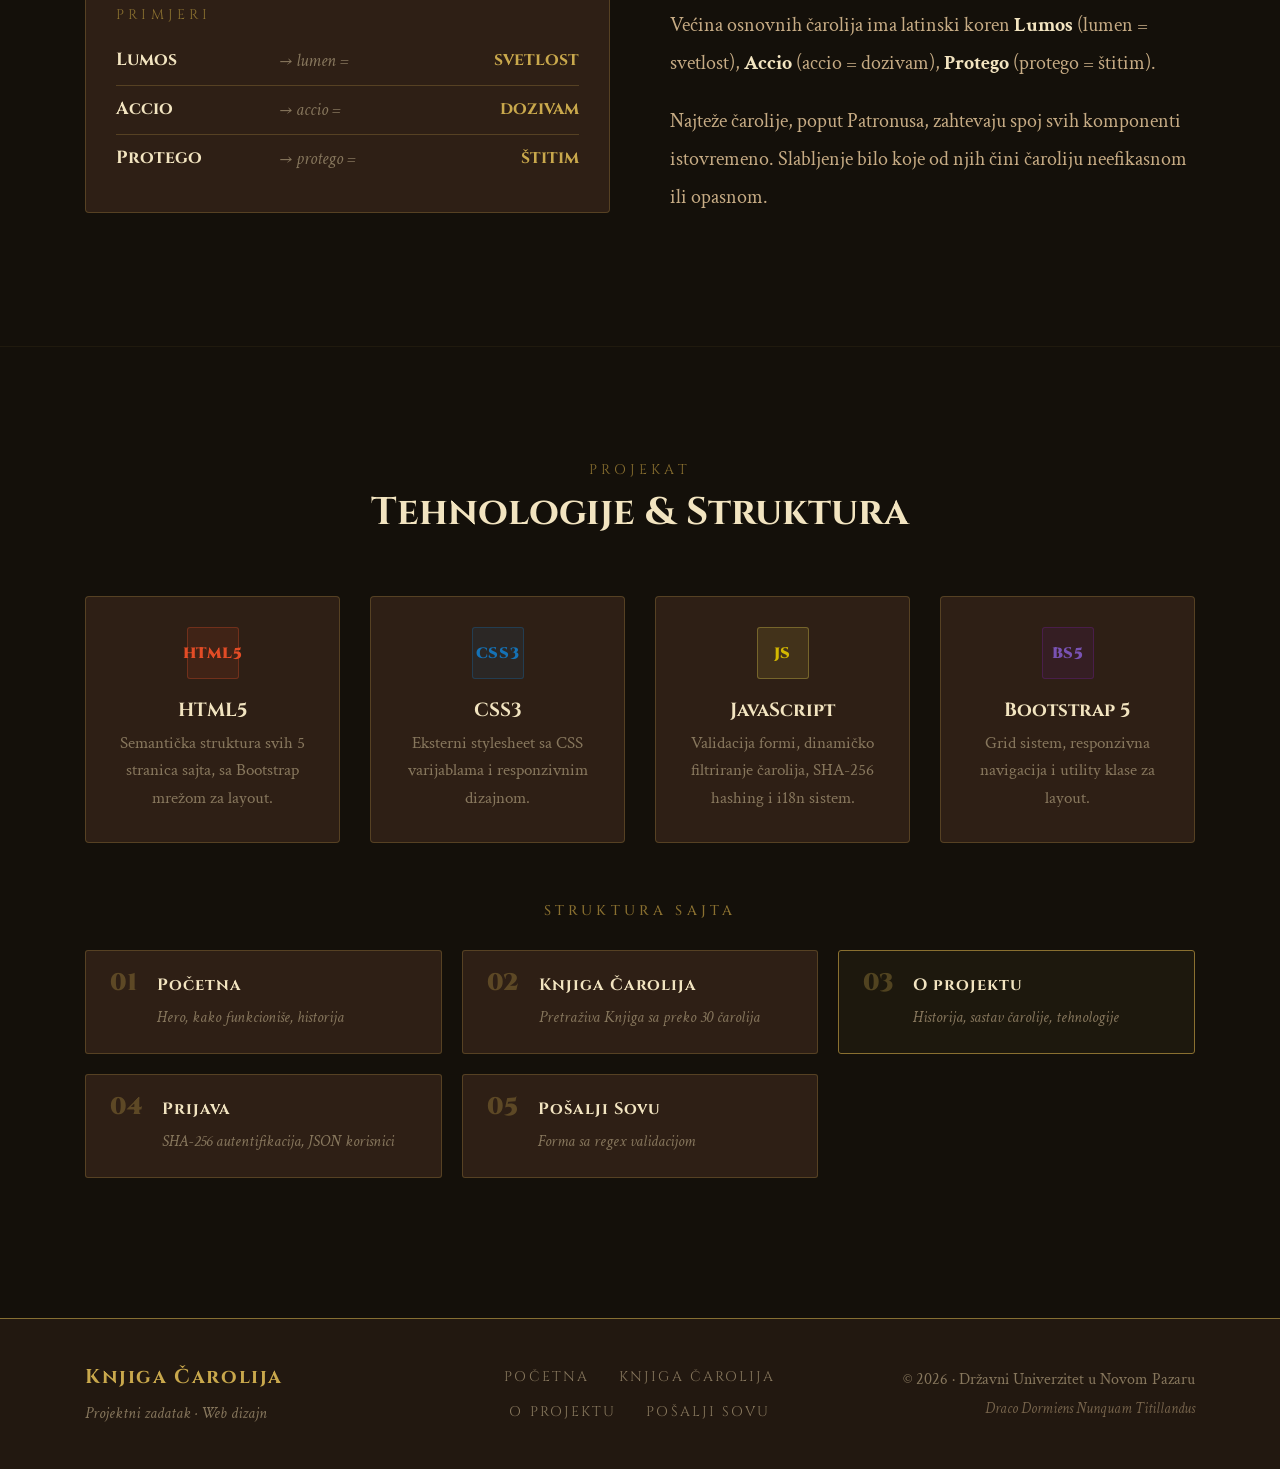
==== commit db17d102: "Convert Serbian text from ijekavica to ekavica Replaces all jat-reflex ijekavica forms with ekavica " ====
--- a/about.html
+++ b/about.html
@@ -31,7 +31,7 @@
                 </div>
                 <div>
                     <span class="brand-main" data-i18n="brand-main">Knjiga Čarolija</span>
-                    <span class="brand-sub" data-i18n="brand-sub">Magija svijeta Harrya Pottera</span>
+                    <span class="brand-sub" data-i18n="brand-sub">Magija sveta Harrya Pottera</span>
                 </div>
             </a>
             <button class="navbar-toggler" type="button" data-bs-toggle="collapse" data-bs-target="#mainNav">
@@ -61,7 +61,7 @@
             <p class="section-eyebrow" data-i18n="about-eyebrow">Projekat & Hogwarts</p>
             <h1 class="page-hero-title" data-i18n="about-page-title">O projektu</h1>
             <p class="page-hero-desc" data-i18n="about-page-desc">
-                Sve o Knjizi Čarolija, svijetu Harrya Pottera i načinu na koji ovaj projekat funkcioniše.
+                Sve o Knjizi Čarolija, svetu Harrya Pottera i načinu na koji ovaj projekat funkcioniše.
             </p>
         </div>
     </section>
@@ -74,10 +74,10 @@
                     <p class="section-eyebrow" data-i18n="about-hist-eyebrow">Historija</p>
                     <h2 class="section-title mb-3" data-i18n="about-hist-title">Hogvorts i osnivači</h2>
                     <p class="body-text" data-i18n="about-hist-p1">
-                        Hogvortsku školu vještičarenja i čarobnjaštva osnovala su četvorica najvećih čarobnjaka srednjeg vijeka. Svako od njih osnovao je dom prema svojim vrijednostima  hrabrost, mudrost, vjernost, ambicija.
+                        Hogvortsku školu veštičarenja i čarobnjaštva osnovala su četvorica najvećih čarobnjaka srednjeg veka. Svako od njih osnovao je dom prema svojim vrednostima  hrabrost, mudrost, vernost, ambicija.
                     </p>
                     <p class="body-text" data-i18n="about-hist-p2">
-                        Tokom hiljadu godina, škola je preživjela ratove, podjele i uspon mračnih lordova. Najmračnijim periodom smatra se uspon Voldemora i Druge magijske ratove (1995–1998), kulminirajući bitkom za Hogvorts.
+                        Tokom hiljadu godina, škola je preživela ratove, podjele i uspon mračnih lordova. Najmračnijim periodom smatra se uspon Voldemora i Druge magijske ratove (1995–1998), kulminirajući bitkom za Hogvorts.
                     </p>
                     <p class="body-text" data-i18n="about-hist-p3">
                         Knjiga Čarolija sa ove stranice predstavlja pažljivo birane čarolije koje su definisale događaje u sagi  od najjednostavnijeg Lumosa do tri Nepraštajuće kletve.
@@ -91,7 +91,7 @@
                             <div class="timeline-year">~990</div>
                             <div class="timeline-body">
                                 <h4 class="timeline-title" data-i18n="tl-1-title">Osnivanje Hogvortsa</h4>
-                                <p class="timeline-desc" data-i18n="tl-1-desc">Četvero osnivača započinju zajednički projekat  najbezbjedniju školu magije u Britaniji.</p>
+                                <p class="timeline-desc" data-i18n="tl-1-desc">Četvero osnivača započinju zajednički projekat  najbezbedniju školu magije u Britaniji.</p>
                             </div>
                         </div>
 
@@ -115,7 +115,7 @@
                             <div class="timeline-year">1981</div>
                             <div class="timeline-body">
                                 <h4 class="timeline-title" data-i18n="tl-4-title">Pad Voldemora</h4>
-                                <p class="timeline-desc" data-i18n="tl-4-desc">Harry Potter preživljava Avada Kedavru i postaje Dječak koji je preživio.</p>
+                                <p class="timeline-desc" data-i18n="tl-4-desc">Harry Potter preživljava Avada Kedavru i postaje Dečak koji je preživeo.</p>
                             </div>
                         </div>
 
@@ -155,7 +155,7 @@
                                 <tr class="math-row">
                                     <td class="math-orig">Lumos</td>
                                     <td class="math-op">→ lumen =</td>
-                                    <td class="math-res">svjetlost</td>
+                                    <td class="math-res">svetlost</td>
                                 </tr>
                                 <tr class="math-row">
                                     <td class="math-orig">Accio</td>
@@ -176,13 +176,13 @@
                     <p class="section-eyebrow" data-i18n="about-math-eyebrow">Sastav čarolije</p>
                     <h2 class="section-title mb-3" data-i18n="about-math-title">Anatomija jedne čarolije</h2>
                     <p class="body-text" data-i18n="about-math-p1">
-                        Svaka čarolija sastoji se od više komponenti: verbalne (izgovor), nevidljive (pokret štapom), mentalne (namjera) i emotivne (snaga osjećaja).
+                        Svaka čarolija sastoji se od više komponenti: verbalne (izgovor), nevidljive (pokret štapom), mentalne (namera) i emotivne (snaga osećaja).
                     </p>
                     <p class="body-text" data-i18n="about-math-p2" data-i18n-html>
-                        Većina osnovnih čarolija ima latinski korijen  <strong>Lumos</strong> (lumen = svjetlost), <strong>Accio</strong> (accio = dozivam), <strong>Protego</strong> (protego = štitim).
+                        Većina osnovnih čarolija ima latinski koren  <strong>Lumos</strong> (lumen = svetlost), <strong>Accio</strong> (accio = dozivam), <strong>Protego</strong> (protego = štitim).
                     </p>
                     <p class="body-text" data-i18n="about-math-p3">
-                        Najteže čarolije, poput Patronusa, zahtijevaju spoj svih komponenti istovremeno. Slabljenje bilo koje od njih čini čaroliju neefikasnom ili opasnom.
+                        Najteže čarolije, poput Patronusa, zahtevaju spoj svih komponenti istovremeno. Slabljenje bilo koje od njih čini čaroliju neefikasnom ili opasnom.
                     </p>
                 </div>
 
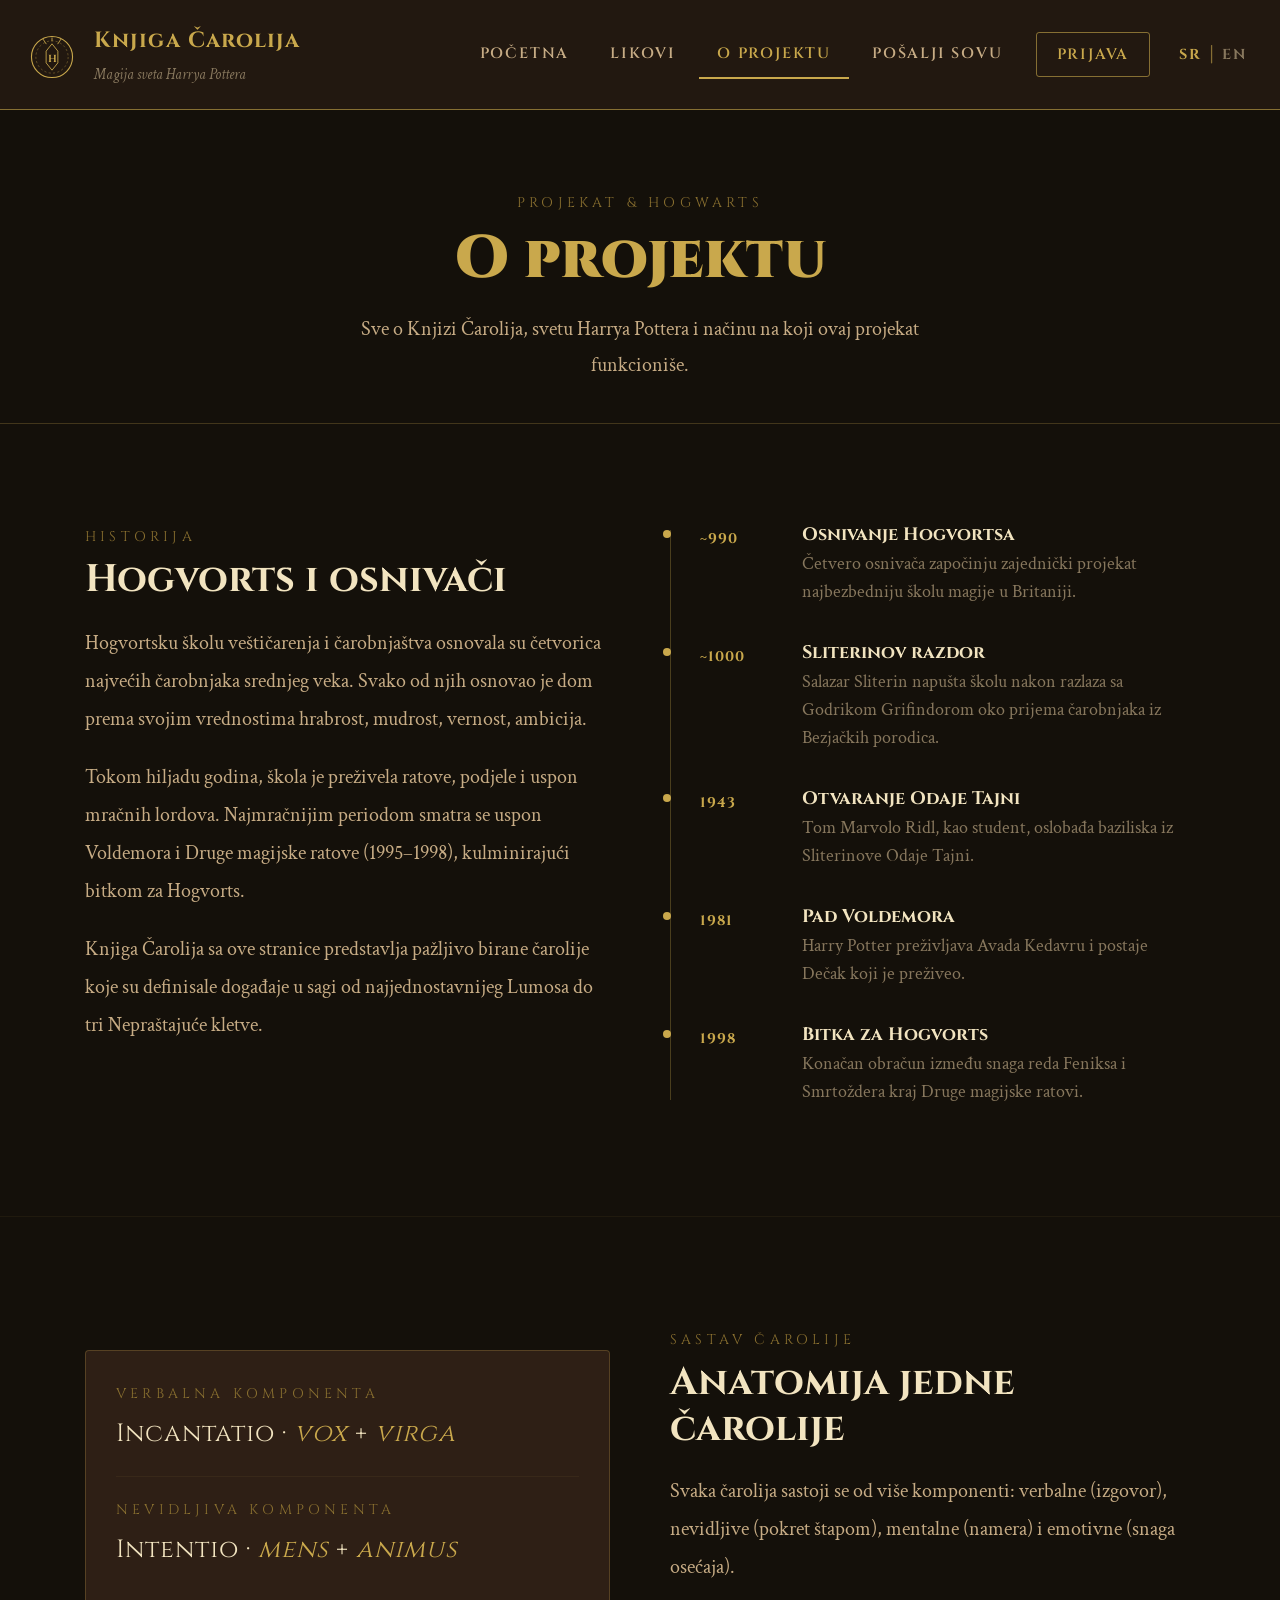
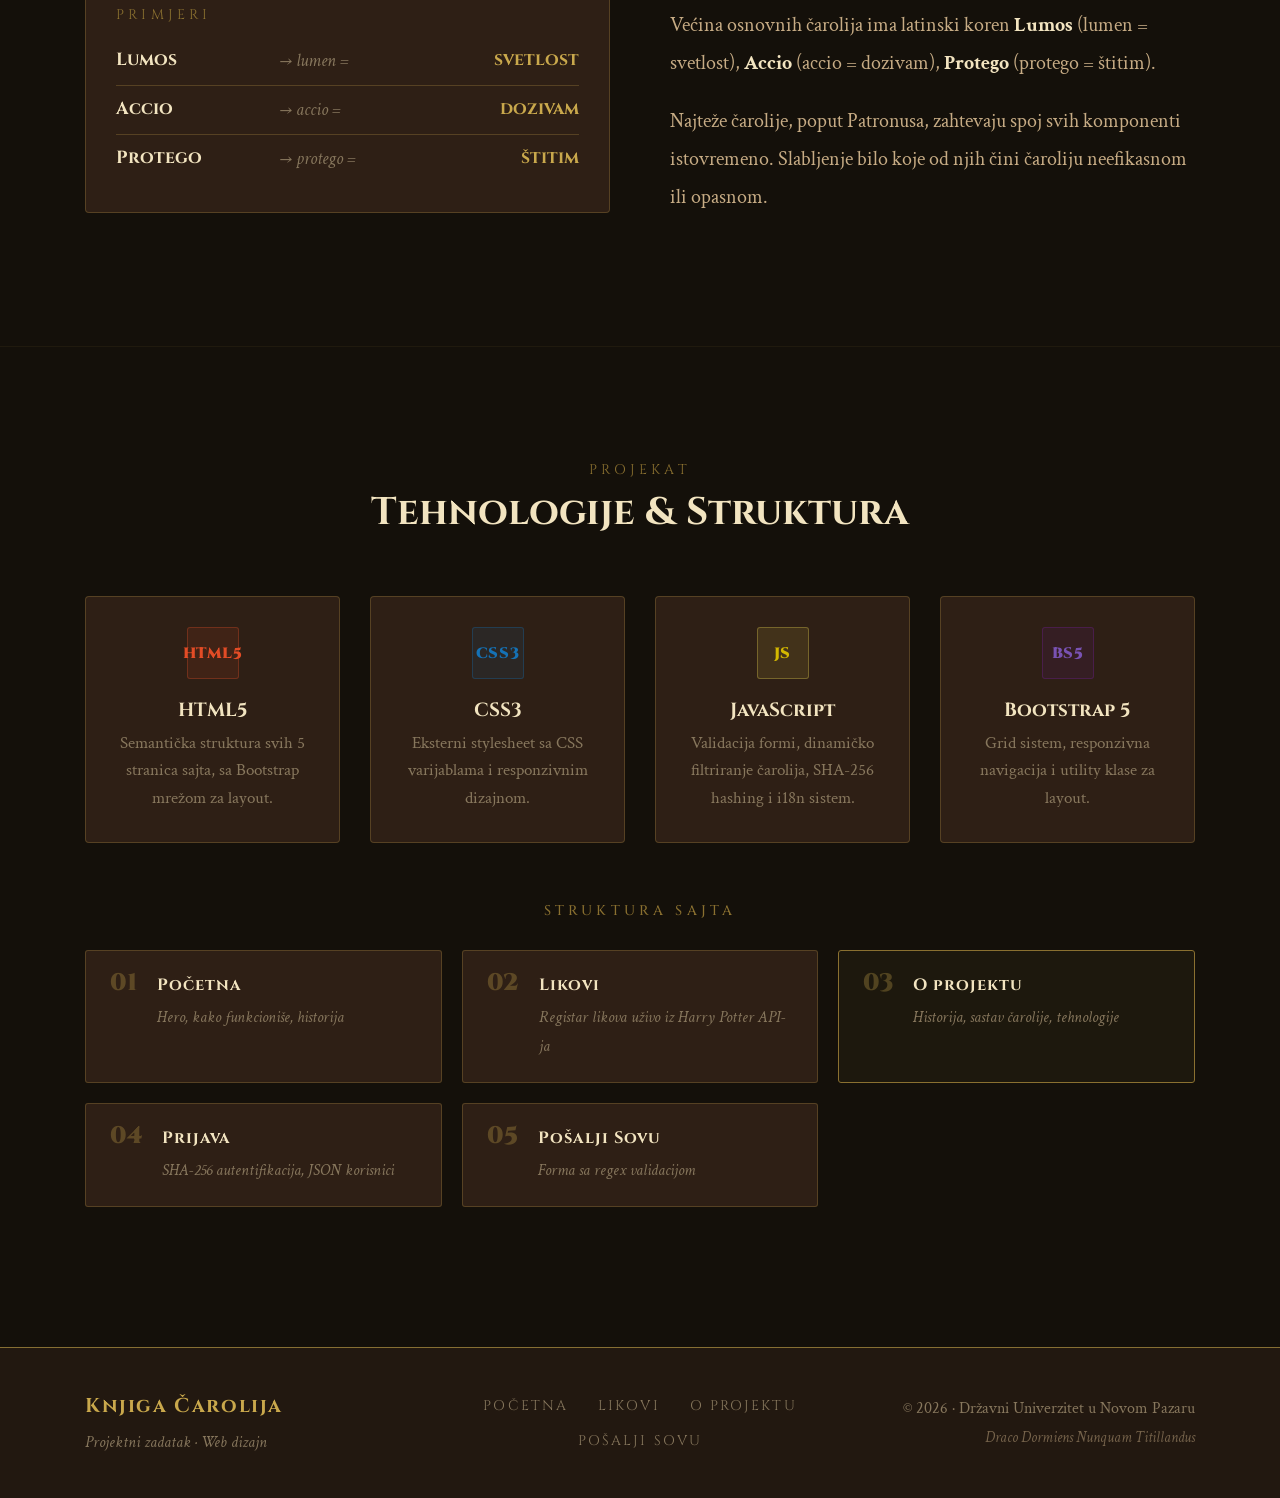
==== commit 681cbd2b: "Add live Characters page from HP-API, remove Spell Book Introduce a new bilingual "Likovi" (Characte" ====
--- a/about.html
+++ b/about.html
@@ -40,7 +40,7 @@
             <div class="collapse navbar-collapse justify-content-end" id="mainNav">
                 <ul class="navbar-nav align-items-lg-center gap-1">
                     <li class="nav-item"><a class="nav-link" href="index.html" data-i18n="nav-home">Početna</a></li>
-                    <li class="nav-item"><a class="nav-link" href="spellbook.html" data-i18n="nav-spells">Knjiga Čarolija</a></li>
+                    <li class="nav-item"><a class="nav-link" href="characters.html" data-i18n="nav-characters">Likovi</a></li>
                     <li class="nav-item"><a class="nav-link active" href="about.html" data-i18n="nav-about">O projektu</a></li>
                     <li class="nav-item"><a class="nav-link" href="contact.html" data-i18n="nav-contact">Pošalji Sovu</a></li>
                     <li class="nav-item ms-lg-2"><a class="nav-link nav-login-btn" href="login.html" data-i18n="nav-login">Prijava</a></li>
@@ -242,11 +242,11 @@
                     </a>
                 </div>
                 <div class="col-md-6 col-lg-4">
-                    <a href="spellbook.html" class="page-link-card">
+                    <a href="characters.html" class="page-link-card">
                         <span class="page-link-num">02</span>
                         <div>
-                            <span class="page-link-name" data-i18n="nav-spells">Knjiga Čarolija</span>
-                            <span class="page-link-desc" data-i18n="page-desc-spells">Pretraživa Knjiga sa preko 30 čarolija</span>
+                            <span class="page-link-name" data-i18n="nav-characters">Likovi</span>
+                            <span class="page-link-desc" data-i18n="page-desc-characters">Registar likova uživo iz Harry Potter API-ja</span>
                         </div>
                     </a>
                 </div>
@@ -292,7 +292,7 @@
                 <div class="col-md-4 text-center mb-3 mb-md-0">
                     <nav class="footer-nav">
                         <a href="index.html" data-i18n="nav-home">Početna</a>
-                        <a href="spellbook.html" data-i18n="nav-spells">Knjiga Čarolija</a>
+                        <a href="characters.html" data-i18n="nav-characters">Likovi</a>
                         <a href="about.html" data-i18n="nav-about">O projektu</a>
                         <a href="contact.html" data-i18n="nav-contact">Pošalji Sovu</a>
                     </nav>
